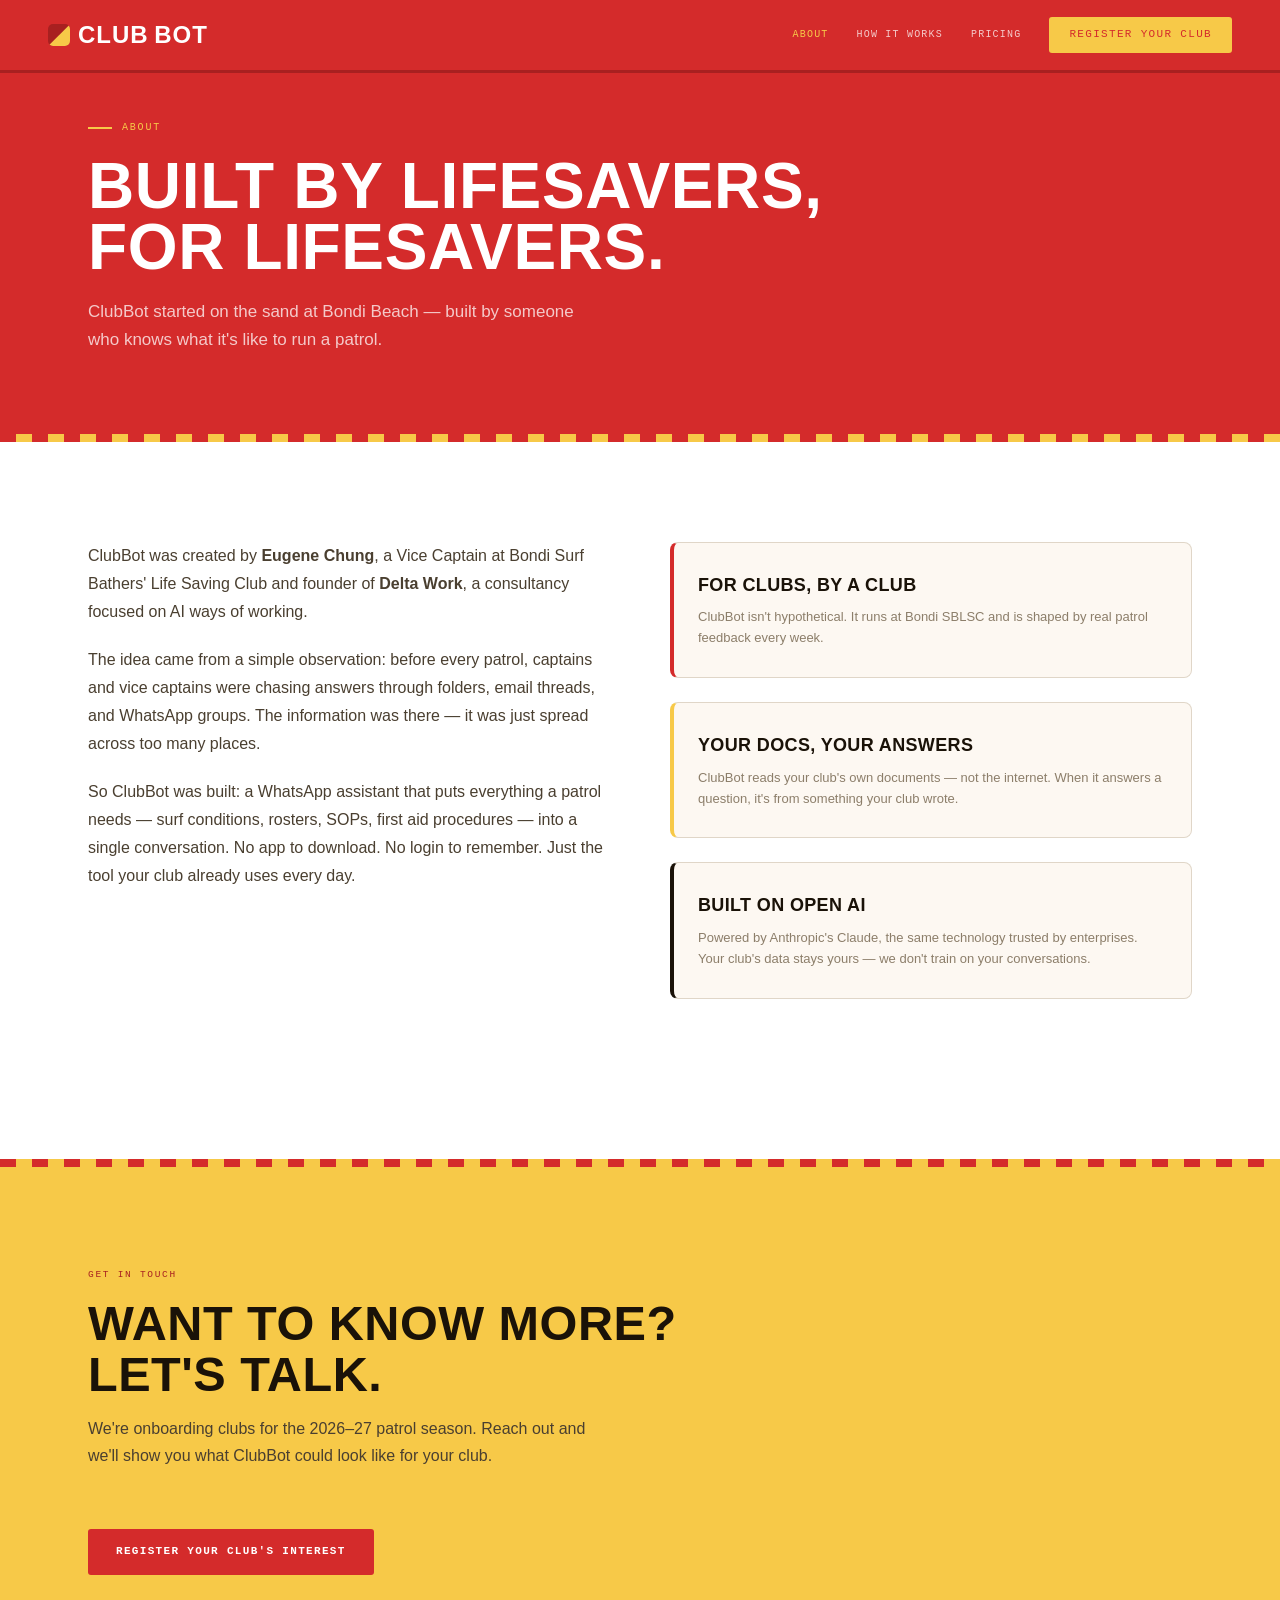
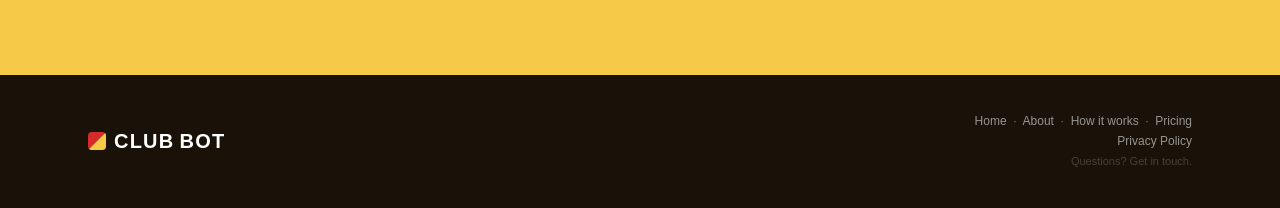
==== about.html @ c099ad93 "feat: add about, how-it-works, pricing pages with shared CSS; consistent nav and footer across all p" ====
<!DOCTYPE html>
<html lang="en">
<head>
<meta charset="UTF-8">
<meta name="viewport" content="width=device-width, initial-scale=1.0">
<title>About — ClubBot</title>
<link rel="icon" href="/favicon.svg" type="image/svg+xml">
<link rel="icon" href="/favicon-32.png" sizes="32x32" type="image/png">
<link rel="icon" href="/favicon-16.png" sizes="16x16" type="image/png">
<link rel="apple-touch-icon" href="/apple-touch-icon.png">
<link rel="manifest" href="/site.webmanifest">
<meta name="theme-color" content="#D42B2B">
<meta property="og:type" content="website">
<meta property="og:url" content="https://clubbot.com.au/about">
<meta property="og:title" content="About ClubBot — a WhatsApp assistant for surf clubs">
<meta property="og:description" content="Built by lifesavers, for lifesavers.">
<meta property="og:image" content="https://clubbot.com.au/og-image.png">
<meta name="twitter:card" content="summary_large_image">
<meta name="twitter:title" content="About ClubBot">
<meta name="twitter:description" content="Built by lifesavers, for lifesavers.">
<meta name="twitter:image" content="https://clubbot.com.au/x-image.png">
<link rel="stylesheet" href="/style.css">
<style>
.nav-link-active { color: var(--yellow) !important; }
</style>
</head>
<body>

<nav>
  <a class="nav-logo" href="/">
    <div class="nav-logo-mark"></div>
    CLUB&thinsp;BOT
  </a>
  <div class="nav-links">
    <a class="nav-link nav-link-active" href="/about">About</a>
    <a class="nav-link" href="/how-it-works">How it works</a>
    <a class="nav-link" href="/pricing">Pricing</a>
    <a class="nav-cta" href="/#interest">Register your club</a>
  </div>
</nav>

<div class="page-header-wrap">
  <div class="page-header">
    <div class="page-header-eyebrow">About</div>
    <h1 class="page-header-title">Built by lifesavers,<br>for lifesavers.</h1>
    <p class="page-header-sub">ClubBot started on the sand at Bondi Beach — built by someone who knows what it's like to run a patrol.</p>
  </div>
</div>

<div class="flag-stripe"></div>

<div class="content-wrap">
  <section>
    <div class="about-grid">
      <div class="about-story">
        <p>ClubBot was created by <strong>Eugene Chung</strong>, a Vice Captain at Bondi Surf Bathers' Life Saving Club and founder of <strong>Delta Work</strong>, a consultancy focused on AI ways of working.</p>
        <p>The idea came from a simple observation: before every patrol, captains and vice captains were chasing answers through folders, email threads, and WhatsApp groups. The information was there — it was just spread across too many places.</p>
        <p>So ClubBot was built: a WhatsApp assistant that puts everything a patrol needs — surf conditions, rosters, SOPs, first aid procedures — into a single conversation. No app to download. No login to remember. Just the tool your club already uses every day.</p>
      </div>
      <div class="about-principles">
        <div class="about-principle">
          <div class="about-principle-title">For clubs, by a club</div>
          <div class="about-principle-body">ClubBot isn't hypothetical. It runs at Bondi SBLSC and is shaped by real patrol feedback every week.</div>
        </div>
        <div class="about-principle">
          <div class="about-principle-title">Your docs, your answers</div>
          <div class="about-principle-body">ClubBot reads your club's own documents — not the internet. When it answers a question, it's from something your club wrote.</div>
        </div>
        <div class="about-principle">
          <div class="about-principle-title">Built on open AI</div>
          <div class="about-principle-body">Powered by Anthropic's Claude, the same technology trusted by enterprises. Your club's data stays yours — we don't train on your conversations.</div>
        </div>
      </div>
    </div>
  </section>
</div>

<div class="flag-stripe"></div>

<div class="cta-wrap">
  <section>
    <div class="section-eyebrow">Get in touch</div>
    <h2 class="section-title">Want to know more?<br>Let's talk.</h2>
    <p class="section-sub">We're onboarding clubs for the 2026–27 patrol season. Reach out and we'll show you what ClubBot could look like for your club.</p>
    <a class="btn-primary" href="/#interest" style="color:var(--white);background:var(--red);">Register your club's interest</a>
  </section>
</div>

<div class="footer-wrap">
  <footer>
    <div class="footer-logo">
      <div class="footer-logo-dot"></div>
      CLUB&thinsp;BOT
    </div>
    <div class="footer-right">
      <a href="/">Home</a> &nbsp;·&nbsp;
      <a href="/about">About</a> &nbsp;·&nbsp;
      <a href="/how-it-works">How it works</a> &nbsp;·&nbsp;
      <a href="/pricing">Pricing</a><br>
      <a href="/privacy">Privacy Policy</a><br>
      <span style="font-size:11px; opacity:0.5;">Questions? Get in touch.</span>
    </div>
  </footer>
</div>

</body>
</html>
---- style.css ----
/* ── Reset ─────────────────────────────────────── */
*, *::before, *::after { box-sizing: border-box; margin: 0; padding: 0; }
html { scroll-behavior: smooth; }

/* ── Tokens ────────────────────────────────────── */
:root {
  --red:         #D42B2B;
  --red-dark:    #A82020;
  --red-deep:    #7a1616;
  --yellow:      #F7C948;
  --yellow-dim:  #d4a82a;
  --white:       #FFFFFF;
  --off-white:   #F8F5F0;
  --sand:        #F0EAE0;
  --sand-dark:   #E0D6C8;
  --ink:         #1A1208;
  --ink-mid:     #4A3F30;
  --ink-light:   #8C7E6A;
  --rule:        #E0D6C8;
  --wa:          #25D366;
  --wa-bubble:   #1f6b42;
  --bot-bubble:  #f0e8d8;
  --bot-text:    #2a1f0e;
  --surface:     #FFFFFF;
  --card:        #FDF8F2;
  --hero-bg:     #C8241E;
  --font-display: 'Barlow Condensed', sans-serif;
  --font-body:    'DM Sans', sans-serif;
  --font-mono:    'DM Mono', monospace;
}

body {
  background: var(--off-white);
  color: var(--ink);
  font-family: var(--font-body);
  font-size: 16px;
  line-height: 1.6;
  -webkit-font-smoothing: antialiased;
}

/* ── NAV ───────────────────────────────────────── */
nav {
  position: fixed;
  top: 0; left: 0; right: 0;
  z-index: 100;
  display: flex;
  align-items: center;
  justify-content: space-between;
  padding: 16px 48px;
  background: var(--red);
  border-bottom: 3px solid var(--red-dark);
}

.nav-logo {
  font-family: var(--font-display);
  font-weight: 800;
  font-size: 24px;
  letter-spacing: 0.04em;
  text-transform: uppercase;
  color: var(--white);
  text-decoration: none;
  display: flex;
  align-items: center;
  gap: 8px;
}

.nav-logo-mark {
  width: 22px;
  height: 22px;
  border-radius: 5px;
  background: var(--red-dark);
  overflow: hidden;
  position: relative;
  flex-shrink: 0;
}

.nav-logo-mark::after {
  content: '';
  position: absolute;
  inset: 0;
  background: var(--yellow);
  clip-path: polygon(100% 0, 100% 100%, 0 100%);
}

.nav-links {
  display: flex;
  align-items: center;
  gap: 28px;
}

.nav-link {
  font-family: var(--font-mono);
  font-size: 10px;
  letter-spacing: 0.12em;
  text-transform: uppercase;
  color: rgba(255,255,255,0.75);
  text-decoration: none;
  transition: color 0.2s;
}

.nav-link:hover { color: var(--yellow); }

.nav-cta {
  font-family: var(--font-mono);
  font-size: 11px;
  letter-spacing: 0.12em;
  text-transform: uppercase;
  color: var(--red);
  background: var(--yellow);
  padding: 9px 20px;
  border-radius: 3px;
  text-decoration: none;
  cursor: pointer;
  font-weight: 500;
  transition: background 0.2s;
}
.nav-cta:hover { background: var(--yellow-dim); }

/* ── PAGE HEADER (for sub-pages) ───────────────── */
.page-header-wrap {
  background: var(--red);
  position: relative;
  overflow: hidden;
}

.page-header {
  padding: 120px 48px 80px;
  max-width: 1200px;
  margin: 0 auto;
  position: relative;
  z-index: 1;
}

.page-header-eyebrow {
  font-family: var(--font-mono);
  font-size: 10px;
  letter-spacing: 0.18em;
  text-transform: uppercase;
  color: var(--yellow);
  margin-bottom: 20px;
  display: flex;
  align-items: center;
  gap: 10px;
}

.page-header-eyebrow::before {
  content: '';
  display: inline-block;
  width: 24px;
  height: 2px;
  background: var(--yellow);
}

.page-header-title {
  font-family: var(--font-display);
  font-weight: 900;
  font-size: clamp(40px, 5vw, 64px);
  line-height: 0.95;
  letter-spacing: 0.01em;
  text-transform: uppercase;
  color: var(--white);
  margin-bottom: 20px;
}

.page-header-sub {
  font-size: 17px;
  line-height: 1.65;
  color: rgba(255,255,255,0.75);
  font-weight: 300;
  max-width: 520px;
}

.page-header-sub strong {
  color: var(--white);
  font-weight: 500;
}

/* ── SECTION COMMONS ───────────────────────────── */
section {
  padding: 100px 48px;
  max-width: 1200px;
  margin: 0 auto;
}

.section-eyebrow {
  font-family: var(--font-mono);
  font-size: 9.5px;
  letter-spacing: 0.18em;
  text-transform: uppercase;
  color: var(--red);
  margin-bottom: 16px;
}

.section-title {
  font-family: var(--font-display);
  font-weight: 800;
  font-size: clamp(32px, 3.8vw, 50px);
  line-height: 1.05;
  letter-spacing: 0.01em;
  text-transform: uppercase;
  color: var(--ink);
  margin-bottom: 16px;
}

.section-title em {
  font-style: normal;
  color: var(--red);
}

.section-sub {
  font-size: 16px;
  line-height: 1.65;
  color: var(--ink-light);
  font-weight: 300;
  max-width: 520px;
  margin-bottom: 60px;
}

/* ── FLAG STRIPE DIVIDER ───────────────────────── */
.flag-stripe {
  height: 8px;
  background: repeating-linear-gradient(
    90deg,
    var(--red) 0px,
    var(--red) 50%,
    var(--yellow) 50%,
    var(--yellow) 100%
  );
  background-size: 32px 8px;
}

/* ── CONTENT PAGES ─────────────────────────────── */
.content-wrap { background: var(--white); }

.content-body {
  font-size: 16px;
  line-height: 1.75;
  color: var(--ink-mid);
  font-weight: 300;
  max-width: 720px;
}

.content-body p { margin-bottom: 20px; }

.content-body h3 {
  font-family: var(--font-display);
  font-weight: 700;
  font-size: 24px;
  text-transform: uppercase;
  letter-spacing: 0.02em;
  color: var(--ink);
  margin: 48px 0 16px;
}

.content-body ul {
  margin: 0 0 20px 24px;
  list-style: none;
}

.content-body ul li {
  padding-left: 20px;
  position: relative;
  margin-bottom: 10px;
}

.content-body ul li::before {
  content: '';
  position: absolute;
  left: 0;
  top: 10px;
  width: 8px;
  height: 2px;
  background: var(--red);
}

/* ── PRICING PAGE ──────────────────────────────── */
.pricing-comparison {
  display: grid;
  grid-template-columns: 1fr 1fr;
  gap: 24px;
  margin-top: 60px;
}

.pricing-tier {
  background: var(--card);
  border: 1px solid var(--rule);
  border-radius: 8px;
  padding: 40px 36px;
  position: relative;
  overflow: hidden;
}

.pricing-tier::before {
  content: '';
  position: absolute;
  top: 0; left: 0; right: 0;
  height: 6px;
  background: var(--red);
}

.pricing-tier:last-child::before { background: var(--yellow); }

.pricing-tier-name {
  font-family: var(--font-display);
  font-weight: 800;
  font-size: 28px;
  text-transform: uppercase;
  letter-spacing: 0.02em;
  color: var(--ink);
  margin-bottom: 4px;
}

.pricing-tier-desc {
  font-size: 13px;
  color: var(--ink-light);
  font-weight: 300;
  margin-bottom: 24px;
}

.pricing-tier-amount {
  font-family: var(--font-display);
  font-weight: 900;
  font-size: 48px;
  color: var(--red);
  letter-spacing: -0.02em;
  margin-bottom: 4px;
}

.pricing-tier:last-child .pricing-tier-amount { color: var(--ink); }

.pricing-tier-period {
  font-size: 13px;
  color: var(--ink-light);
  margin-bottom: 28px;
}

.pricing-tier-features {
  list-style: none;
  display: flex;
  flex-direction: column;
  gap: 10px;
  margin-bottom: 32px;
}

.pricing-tier-features li {
  font-size: 13px;
  color: var(--ink-mid);
  display: flex;
  gap: 10px;
  align-items: baseline;
}

.pricing-tier-features li::before {
  content: '✓';
  color: var(--red);
  font-weight: 700;
  flex-shrink: 0;
}

.pricing-tier-cta {
  font-family: var(--font-mono);
  font-size: 11px;
  letter-spacing: 0.12em;
  text-transform: uppercase;
  color: var(--white);
  background: var(--red);
  padding: 12px 24px;
  border-radius: 3px;
  text-decoration: none;
  display: inline-block;
  font-weight: 600;
  transition: background 0.2s;
}

.pricing-tier-cta:hover { background: var(--red-dark); }

.pricing-tier:last-child .pricing-tier-cta {
  background: var(--ink);
}

.pricing-tier:last-child .pricing-tier-cta:hover { background: var(--ink-mid); }

.pricing-footnote {
  margin-top: 40px;
  font-size: 13px;
  color: var(--ink-light);
  font-style: italic;
  line-height: 1.6;
}

/* ── ABOUT PAGE ─────────────────────────────────── */
.about-grid {
  display: grid;
  grid-template-columns: 1fr 1fr;
  gap: 60px;
  align-items: start;
  margin-bottom: 60px;
}

.about-story p {
  font-size: 16px;
  line-height: 1.75;
  color: var(--ink-mid);
  font-weight: 300;
  margin-bottom: 20px;
}

.about-principles {
  display: flex;
  flex-direction: column;
  gap: 24px;
}

.about-principle {
  background: var(--card);
  border: 1px solid var(--rule);
  border-radius: 8px;
  padding: 28px 24px;
  border-left: 4px solid var(--red);
}

.about-principle:nth-child(2) { border-left-color: var(--yellow); }
.about-principle:nth-child(3) { border-left-color: var(--ink); }

.about-principle-title {
  font-family: var(--font-display);
  font-weight: 700;
  font-size: 18px;
  text-transform: uppercase;
  letter-spacing: 0.02em;
  color: var(--ink);
  margin-bottom: 8px;
}

.about-principle-body {
  font-size: 13px;
  color: var(--ink-light);
  line-height: 1.6;
  font-weight: 300;
}

/* ── HOW IT WORKS PAGE ─────────────────────────── */
.how-deep {
  display: flex;
  flex-direction: column;
  gap: 16px;
  margin-bottom: 60px;
}

.how-step-card {
  display: grid;
  grid-template-columns: 64px 1fr;
  gap: 24px;
  background: var(--card);
  border: 1px solid var(--rule);
  border-radius: 8px;
  padding: 32px 28px;
  align-items: start;
}

.how-step-num {
  font-family: var(--font-display);
  font-weight: 900;
  font-size: 48px;
  color: var(--sand-dark);
  line-height: 1;
  letter-spacing: -0.02em;
}

.how-step-title {
  font-family: var(--font-display);
  font-weight: 700;
  font-size: 20px;
  text-transform: uppercase;
  letter-spacing: 0.02em;
  color: var(--ink);
  margin-bottom: 8px;
}

.how-step-body {
  font-size: 14px;
  color: var(--ink-light);
  line-height: 1.6;
  font-weight: 300;
}

.how-tech-note {
  background: var(--off-white);
  border-left: 4px solid var(--red);
  padding: 24px;
  border-radius: 0 8px 8px 0;
  font-size: 14px;
  color: var(--ink-mid);
  font-weight: 300;
  line-height: 1.6;
}

.how-tech-note strong {
  color: var(--ink);
  font-weight: 500;
}

/* ── HERO (homepage only) ──────────────────────── */
.hero-wrap {
  background: var(--red);
  position: relative;
  overflow: hidden;
}

.hero-wrap::after {
  content: '';
  position: absolute;
  bottom: -2px; left: 0; right: 0;
  height: 60px;
  background: var(--off-white);
  clip-path: ellipse(55% 100% at 50% 100%);
}

.hero {
  min-height: 100vh;
  display: grid;
  grid-template-columns: 1fr 1fr;
  gap: 0;
  align-items: center;
  padding: 120px 48px 100px;
  max-width: 1200px;
  margin: 0 auto;
  position: relative;
  z-index: 1;
}

.hero-wrap::before {
  content: '';
  position: absolute;
  inset: 0;
  background: repeating-linear-gradient(
    -55deg,
    transparent,
    transparent 40px,
    rgba(0,0,0,0.04) 40px,
    rgba(0,0,0,0.04) 41px
  );
  pointer-events: none;
}

.hero-left { padding-right: 60px; }

.hero-eyebrow {
  font-family: var(--font-mono);
  font-size: 10px;
  letter-spacing: 0.18em;
  text-transform: uppercase;
  color: var(--yellow);
  margin-bottom: 20px;
  display: flex;
  align-items: center;
  gap: 10px;
}

.hero-eyebrow::before {
  content: '';
  display: inline-block;
  width: 24px;
  height: 2px;
  background: var(--yellow);
}

.hero-headline {
  font-family: var(--font-display);
  font-weight: 900;
  font-size: clamp(48px, 5.8vw, 76px);
  line-height: 0.95;
  letter-spacing: 0.01em;
  text-transform: uppercase;
  color: var(--white);
  margin-bottom: 28px;
}

.hero-headline em {
  font-style: normal;
  color: var(--yellow);
  display: block;
}

.hero-sub {
  font-size: 17px;
  line-height: 1.65;
  color: rgba(255,255,255,0.75);
  font-weight: 300;
  max-width: 420px;
  margin-bottom: 40px;
}

.hero-sub strong { color: var(--white); font-weight: 500; }

.hero-actions {
  display: flex;
  align-items: center;
  gap: 20px;
  flex-wrap: wrap;
}

.btn-primary {
  font-family: var(--font-mono);
  font-size: 11px;
  letter-spacing: 0.12em;
  text-transform: uppercase;
  color: var(--red);
  background: var(--yellow);
  padding: 14px 28px;
  border-radius: 3px;
  cursor: pointer;
  border: none;
  font-weight: 600;
  transition: background 0.2s;
  text-decoration: none;
  display: inline-block;
}
.btn-primary:hover { background: var(--yellow-dim); }

.btn-secondary {
  font-family: var(--font-mono);
  font-size: 11px;
  letter-spacing: 0.12em;
  text-transform: uppercase;
  color: var(--white);
  background: transparent;
  padding: 14px 28px;
  border-radius: 3px;
  cursor: pointer;
  border: 1.5px solid rgba(255,255,255,0.35);
  transition: border-color 0.2s, color 0.2s;
  text-decoration: none;
  display: inline-block;
}
.btn-secondary:hover { border-color: var(--white); }

.hero-proof {
  font-size: 12px;
  color: rgba(255,255,255,0.55);
  font-style: italic;
  margin-top: 20px;
}

.hero-proof strong { color: var(--yellow); font-style: normal; font-weight: 500; }

/* ── CHAT DEMO (homepage) ──────────────────────── */
.chat-demo {
  background: var(--white);
  border-radius: 20px;
  overflow: hidden;
  box-shadow: 0 40px 80px rgba(100,0,0,0.35), 0 4px 16px rgba(0,0,0,0.15);
  max-width: 340px;
  margin-left: auto;
}

.chat-header {
  background: var(--red);
  padding: 14px 18px;
  display: flex;
  align-items: center;
  gap: 12px;
}

.chat-avatar {
  width: 38px;
  height: 38px;
  border-radius: 50%;
  background: var(--yellow);
  display: flex;
  align-items: center;
  justify-content: center;
  font-size: 18px;
  flex-shrink: 0;
  position: relative;
}

.chat-avatar-wa {
  position: absolute;
  bottom: -2px;
  right: -2px;
  width: 16px;
  height: 16px;
  background: var(--wa);
  border-radius: 50%;
  border: 2px solid var(--red);
  display: flex;
  align-items: center;
  justify-content: center;
}

.chat-info-name { font-size: 13px; font-weight: 600; color: var(--white); }
.chat-info-status { font-size: 11px; color: rgba(255,255,255,0.65); }

.chat-messages {
  padding: 16px 14px;
  min-height: 300px;
  background: #ECE5DD;
  display: flex;
  flex-direction: column;
  gap: 10px;
}

.msg {
  max-width: 82%;
  padding: 9px 13px;
  border-radius: 10px;
  font-size: 13px;
  line-height: 1.45;
  opacity: 0;
  transform: translateY(6px);
  transition: opacity 0.35s ease, transform 0.35s ease;
}

.msg.visible { opacity: 1; transform: translateY(0); }

.msg-user {
  background: var(--wa-bubble);
  color: #e8f5e9;
  align-self: flex-end;
  border-bottom-right-radius: 3px;
}

.msg-bot {
  background: var(--white);
  color: var(--bot-text);
  align-self: flex-start;
  border-bottom-left-radius: 3px;
  box-shadow: 0 1px 2px rgba(0,0,0,0.1);
}

.msg-bot strong { color: var(--red); font-weight: 600; }

.msg-bot .conditions-row {
  display: flex;
  gap: 6px;
  flex-wrap: wrap;
  margin-top: 7px;
}

.cond-pill {
  background: transparent;
  color: var(--ink);
  font-family: var(--font-mono);
  font-size: 10px;
  padding: 3px 9px;
  border-radius: 20px;
  white-space: nowrap;
  border: 1.5px solid var(--yellow);
}

.typing-indicator {
  background: var(--white);
  align-self: flex-start;
  padding: 10px 14px;
  border-radius: 10px;
  border-bottom-left-radius: 3px;
  opacity: 0;
  transition: opacity 0.3s ease;
  display: flex;
  gap: 4px;
  align-items: center;
  box-shadow: 0 1px 2px rgba(0,0,0,0.1);
}

.typing-indicator.visible { opacity: 1; }

.dot {
  width: 6px;
  height: 6px;
  background: var(--ink-light);
  border-radius: 50%;
  animation: bounce 1.2s infinite ease-in-out;
}
.dot:nth-child(2) { animation-delay: 0.2s; }
.dot:nth-child(3) { animation-delay: 0.4s; }

@keyframes bounce {
  0%, 80%, 100% { transform: translateY(0); }
  40% { transform: translateY(-5px); }
}

.chat-input-bar {
  padding: 12px 14px;
  background: var(--white);
  border-top: 1px solid var(--rule);
  display: flex;
  align-items: center;
  gap: 10px;
}

.chat-input-fake {
  flex: 1;
  background: var(--off-white);
  border-radius: 20px;
  padding: 8px 14px;
  font-size: 12px;
  color: var(--ink-light);
  cursor: default;
}

.chat-send {
  width: 32px;
  height: 32px;
  background: var(--wa);
  border-radius: 50%;
  display: flex;
  align-items: center;
  justify-content: center;
  color: white;
  font-size: 13px;
}

/* ── HOW IT WORKS (homepage) ───────────────────── */
.how-wrap { background: var(--white); }

.steps {
  display: grid;
  grid-template-columns: repeat(3, 1fr);
  gap: 2px;
}

.step {
  background: var(--card);
  padding: 40px 36px;
  position: relative;
  border: 1px solid var(--rule);
}

.step:first-child { border-radius: 8px 0 0 8px; }
.step:last-child { border-radius: 0 8px 8px 0; }

.step-num {
  font-family: var(--font-display);
  font-weight: 900;
  font-size: 72px;
  color: var(--sand-dark);
  line-height: 1;
  margin-bottom: 20px;
  letter-spacing: -0.02em;
}

.step-title {
  font-size: 15px;
  font-weight: 600;
  color: var(--ink);
  margin-bottom: 10px;
  text-transform: uppercase;
  letter-spacing: 0.04em;
  font-family: var(--font-display);
  font-size: 18px;
}

.step-body {
  font-size: 14px;
  color: var(--ink-light);
  line-height: 1.6;
  font-weight: 300;
}

/* ── WHAT IT HANDLES (homepage) ────────────────── */
.handles-wrap { background: var(--off-white); }

.handles-grid {
  display: grid;
  grid-template-columns: repeat(3, 1fr);
  gap: 16px;
}

.handle-card {
  background: var(--white);
  border: 1px solid var(--rule);
  border-radius: 8px;
  padding: 32px 28px;
  transition: box-shadow 0.2s, transform 0.2s;
  border-top: 4px solid var(--red);
}

.handle-card:nth-child(2) { border-top-color: var(--yellow); }
.handle-card:nth-child(3) { border-top-color: var(--red); }

.handle-card:hover {
  box-shadow: 0 8px 32px rgba(212,43,43,0.1);
  transform: translateY(-2px);
}

.handle-icon { font-size: 28px; margin-bottom: 16px; display: block; }

.handle-title {
  font-family: var(--font-display);
  font-size: 20px;
  font-weight: 700;
  text-transform: uppercase;
  letter-spacing: 0.02em;
  color: var(--ink);
  margin-bottom: 10px;
}

.handle-body {
  font-size: 13px;
  color: var(--ink-light);
  line-height: 1.6;
  font-weight: 300;
}

.handles-coming-soon-heading {
  font-family: var(--font-mono);
  font-size: 9.5px;
  letter-spacing: 0.18em;
  text-transform: uppercase;
  color: var(--ink-light);
  margin: 52px 0 32px;
  display: flex;
  align-items: center;
  gap: 16px;
}

.handles-coming-soon-heading::before,
.handles-coming-soon-heading::after {
  content: '';
  flex: 1;
  height: 1px;
  background: var(--rule);
}

.handle-examples {
  margin-top: 14px;
  display: flex;
  flex-direction: column;
  gap: 6px;
}

.handle-example {
  font-family: var(--font-mono);
  font-size: 10px;
  color: var(--red-dark);
  background: #FFF0F0;
  padding: 4px 10px;
  border-radius: 3px;
  border-left: 2px solid var(--red);
}

/* ── PRICING (homepage) ────────────────────────── */
.pricing-wrap { background: var(--red); }
.pricing-wrap .section-eyebrow { color: var(--yellow); }
.pricing-wrap .section-title { color: var(--white); }
.pricing-wrap .section-sub { color: rgba(255,255,255,0.65); }

.pricing-card {
  background: var(--white);
  border-radius: 8px;
  padding: 52px;
  max-width: 680px;
  position: relative;
  overflow: hidden;
  box-shadow: 0 24px 60px rgba(0,0,0,0.2);
}

.pricing-card::before {
  content: '';
  position: absolute;
  top: 0; left: 0; right: 0;
  height: 6px;
  background: var(--yellow);
}

.pricing-club-label {
  font-family: var(--font-mono);
  font-size: 9px;
  letter-spacing: 0.14em;
  text-transform: uppercase;
  color: var(--ink-light);
  margin-bottom: 28px;
}

.pricing-rows {
  display: flex;
  flex-direction: column;
  margin-bottom: 36px;
}

.pricing-row {
  display: flex;
  justify-content: space-between;
  align-items: center;
  padding: 18px 0;
  border-bottom: 1px solid var(--rule);
}

.pricing-row:first-child { padding-top: 0; }
.pricing-row:last-child { border-bottom: none; padding-bottom: 0; }

.pricing-label {
  font-size: 14px;
  color: var(--ink);
  font-weight: 500;
}

.pricing-note {
  font-size: 12px;
  color: var(--ink-light);
  font-style: italic;
  line-height: 1.4;
  margin-top: 3px;
}

.pricing-value {
  font-family: var(--font-display);
  font-weight: 800;
  font-size: 32px;
  color: var(--red);
  letter-spacing: -0.01em;
  text-align: right;
  white-space: nowrap;
}

.pricing-value span {
  font-family: var(--font-body);
  font-size: 13px;
  font-weight: 400;
  color: var(--ink-light);
}

.pricing-includes {
  display: flex;
  flex-direction: column;
  gap: 9px;
}

.pricing-include {
  font-size: 13px;
  color: var(--ink-mid);
  display: flex;
  gap: 10px;
  align-items: baseline;
}

.pricing-include::before {
  content: '✓';
  color: var(--red);
  font-weight: 700;
  flex-shrink: 0;
  font-size: 12px;
}

/* ── PROOF (homepage) ──────────────────────────── */
.proof-wrap { background: var(--white); }

.proof-card {
  background: var(--card);
  border-radius: 8px;
  padding: 52px;
  display: grid;
  grid-template-columns: 1fr 1fr;
  gap: 60px;
  align-items: center;
  border: 1px solid var(--rule);
  border-left: 6px solid var(--red);
}

.proof-quote {
  font-size: 20px;
  line-height: 1.55;
  color: var(--ink);
  font-weight: 300;
  font-style: italic;
}

.proof-source {
  margin-top: 20px;
  font-style: normal;
  font-size: 13px;
  color: var(--ink-light);
}

.proof-source strong {
  color: var(--ink);
  font-weight: 600;
  font-family: var(--font-display);
  font-size: 16px;
  text-transform: uppercase;
  letter-spacing: 0.03em;
  display: block;
  margin-bottom: 2px;
}

.proof-stats {
  display: flex;
  flex-direction: column;
  gap: 28px;
}

.proof-stat-num {
  font-family: var(--font-display);
  font-weight: 900;
  font-size: 56px;
  color: var(--red);
  letter-spacing: -0.02em;
  line-height: 1;
  margin-bottom: 4px;
}

.proof-stat-label {
  font-size: 13px;
  color: var(--ink-light);
  font-weight: 300;
}

/* ── CTA ───────────────────────────────────────── */
.cta-wrap { background: var(--yellow); }
.cta-wrap .section-eyebrow { color: var(--red-dark); }
.cta-wrap .section-title { color: var(--ink); }
.cta-wrap .section-sub { color: var(--ink-mid); }

.interest-form {
  display: flex;
  gap: 12px;
  max-width: 520px;
  margin: 0 0 16px;
  flex-wrap: wrap;
}

.interest-input {
  flex: 1;
  min-width: 200px;
  background: var(--white);
  border: 2px solid transparent;
  border-radius: 4px;
  padding: 14px 18px;
  font-family: var(--font-body);
  font-size: 14px;
  color: var(--ink);
  outline: none;
  transition: border-color 0.2s;
}

.interest-input:focus { border-color: var(--red); }
.interest-input::placeholder { color: var(--ink-light); }

.btn-cta {
  font-family: var(--font-mono);
  font-size: 11px;
  letter-spacing: 0.12em;
  text-transform: uppercase;
  color: var(--white);
  background: var(--red);
  padding: 14px 28px;
  border-radius: 4px;
  cursor: pointer;
  border: none;
  font-weight: 600;
  transition: background 0.2s;
}
.btn-cta:hover { background: var(--red-dark); }

.interest-note {
  font-size: 12px;
  color: var(--ink-mid);
  font-style: italic;
}

/* ── FOOTER ────────────────────────────────────── */
.footer-wrap { background: var(--ink); }

footer {
  padding: 36px 48px;
  max-width: 1200px;
  margin: 0 auto;
  display: flex;
  justify-content: space-between;
  align-items: center;
  gap: 20px;
  flex-wrap: wrap;
}

.footer-logo {
  font-family: var(--font-display);
  font-weight: 800;
  font-size: 20px;
  text-transform: uppercase;
  letter-spacing: 0.06em;
  color: var(--white);
  display: flex;
  align-items: center;
  gap: 8px;
}

.footer-logo-dot {
  width: 18px;
  height: 18px;
  border-radius: 4px;
  background: var(--red);
  overflow: hidden;
  position: relative;
  flex-shrink: 0;
}

.footer-logo-dot::after {
  content: '';
  position: absolute;
  inset: 0;
  background: var(--yellow);
  clip-path: polygon(100% 0, 100% 100%, 0 100%);
}

.footer-right {
  font-size: 12px;
  color: rgba(255,255,255,0.4);
  text-align: right;
  line-height: 1.7;
}

.footer-right a { color: rgba(255,255,255,0.55); text-decoration: none; }
.footer-right a:hover { color: var(--yellow); }

/* ── RESPONSIVE ────────────────────────────────── */
@media (max-width: 900px) {
  nav { padding: 14px 20px; }

  .nav-links { gap: 16px; }

  .hero {
    grid-template-columns: 1fr;
    padding: 100px 20px 80px;
    gap: 48px;
  }

  .hero-left { padding-right: 0; }
  .chat-demo { margin: 0 auto; }

  section { padding: 72px 20px; }

  .page-header { padding: 100px 20px 60px; }

  .steps { grid-template-columns: 1fr; gap: 2px; }
  .step:first-child { border-radius: 8px 8px 0 0; }
  .step:last-child { border-radius: 0 0 8px 8px; }

  .handles-grid { grid-template-columns: 1fr; }

  .proof-card {
    grid-template-columns: 1fr;
    padding: 32px 24px;
    gap: 36px;
  }

  .pricing-card { padding: 32px 24px; }

  .about-grid { grid-template-columns: 1fr; gap: 36px; }
  .pricing-comparison { grid-template-columns: 1fr; }
  .how-step-card { grid-template-columns: 1fr; gap: 12px; }
  .how-step-num { font-size: 36px; }

  footer { padding: 24px 20px; flex-direction: column; align-items: flex-start; }
  .footer-right { text-align: left; }
}

@media (prefers-reduced-motion: reduce) {
  .msg, .typing-indicator { transition: none; }
  .dot { animation: none; }
}
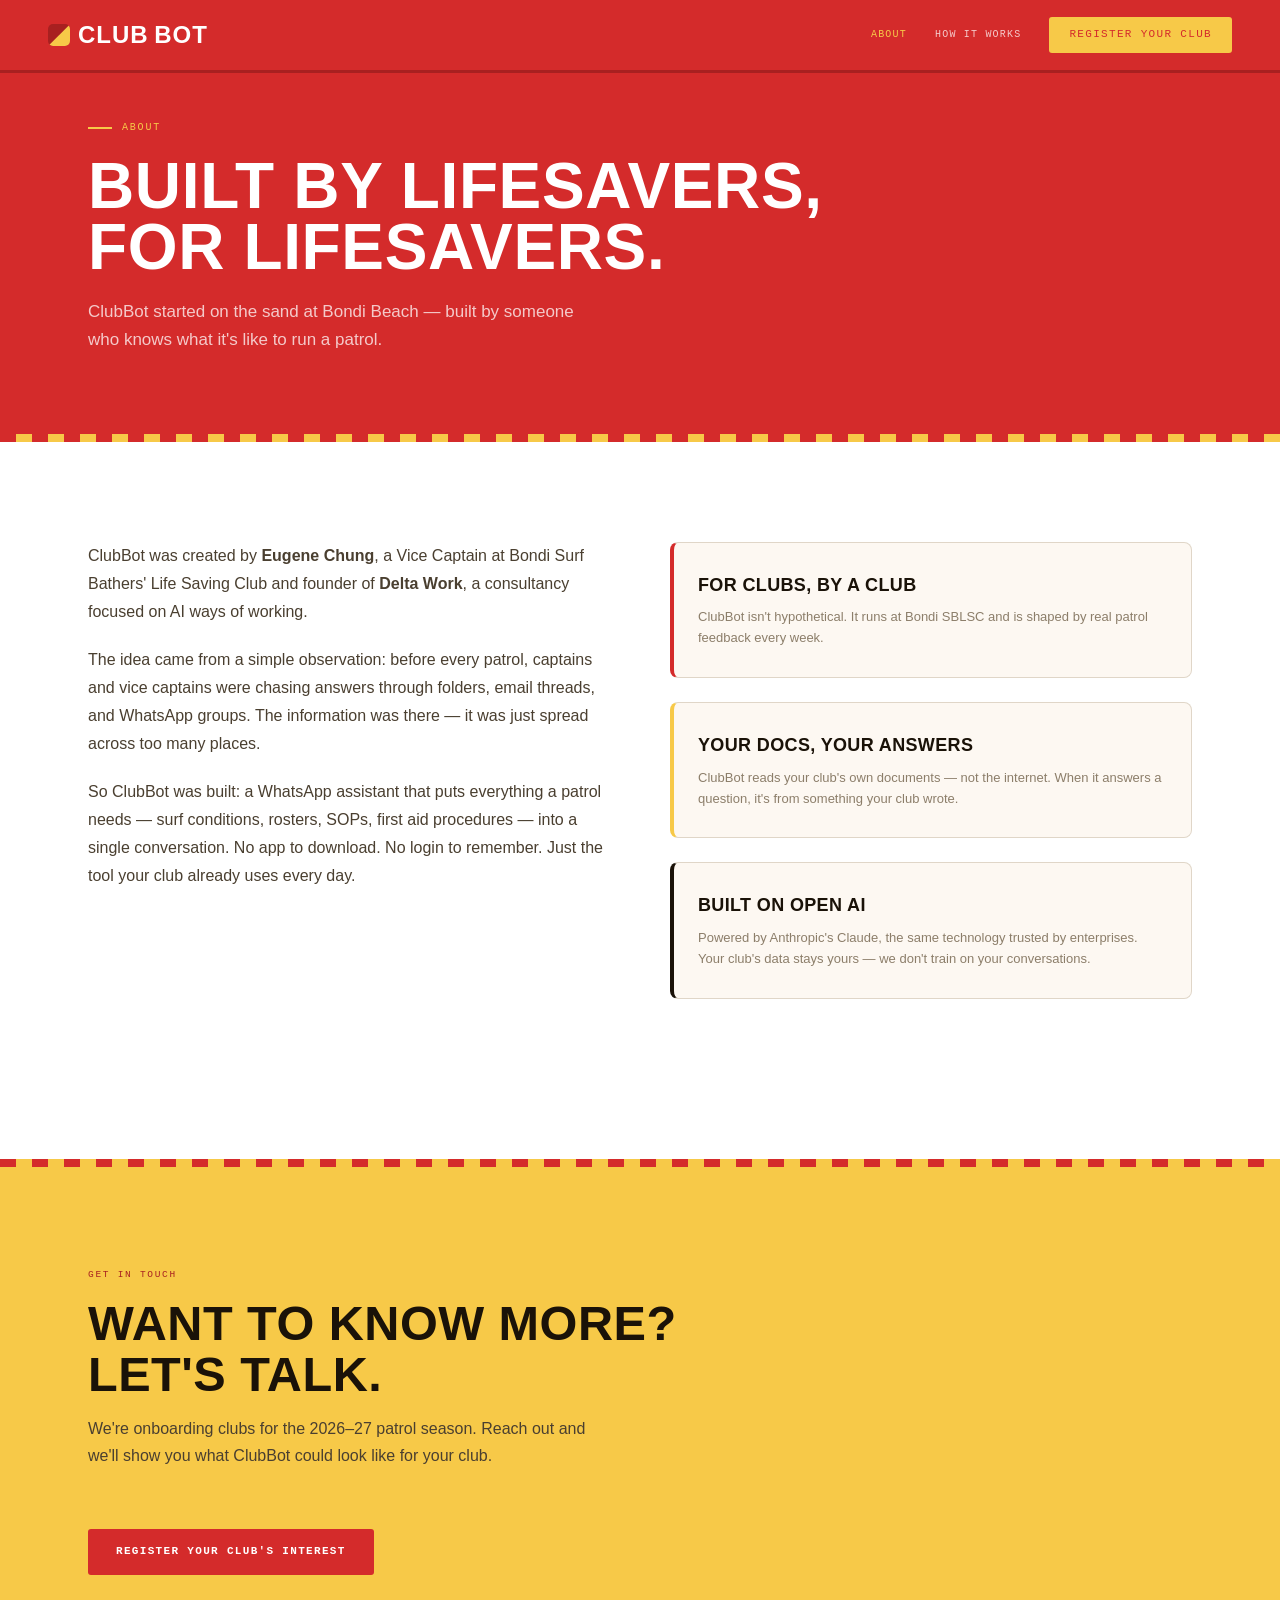
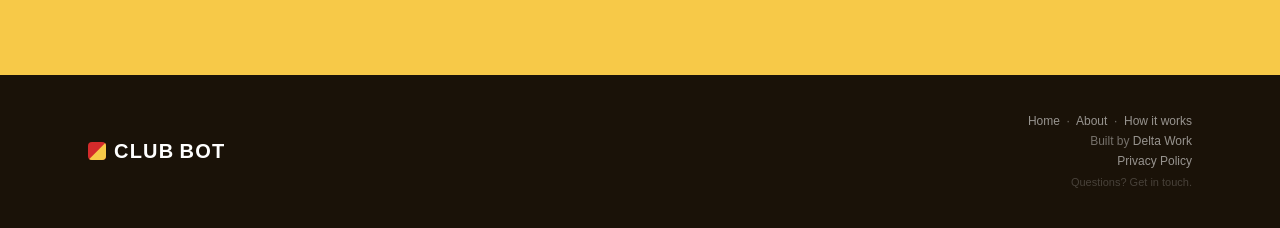
==== commit 34067df5: "chore: hide pricing page, redirect /pricing to home" ====
--- a/about.html
+++ b/about.html
@@ -34,7 +34,6 @@
   <div class="nav-links">
     <a class="nav-link nav-link-active" href="/about">About</a>
     <a class="nav-link" href="/how-it-works">How it works</a>
-    <a class="nav-link" href="/pricing">Pricing</a>
     <a class="nav-cta" href="/#interest">Register your club</a>
   </div>
 </nav>
@@ -95,8 +94,8 @@
     <div class="footer-right">
       <a href="/">Home</a> &nbsp;·&nbsp;
       <a href="/about">About</a> &nbsp;·&nbsp;
-      <a href="/how-it-works">How it works</a> &nbsp;·&nbsp;
-      <a href="/pricing">Pricing</a><br>
+      <a href="/how-it-works">How it works</a><br>
+      Built by <a href="https://deltawork.ai">Delta Work</a><br>
       <a href="/privacy">Privacy Policy</a><br>
       <span style="font-size:11px; opacity:0.5;">Questions? Get in touch.</span>
     </div>
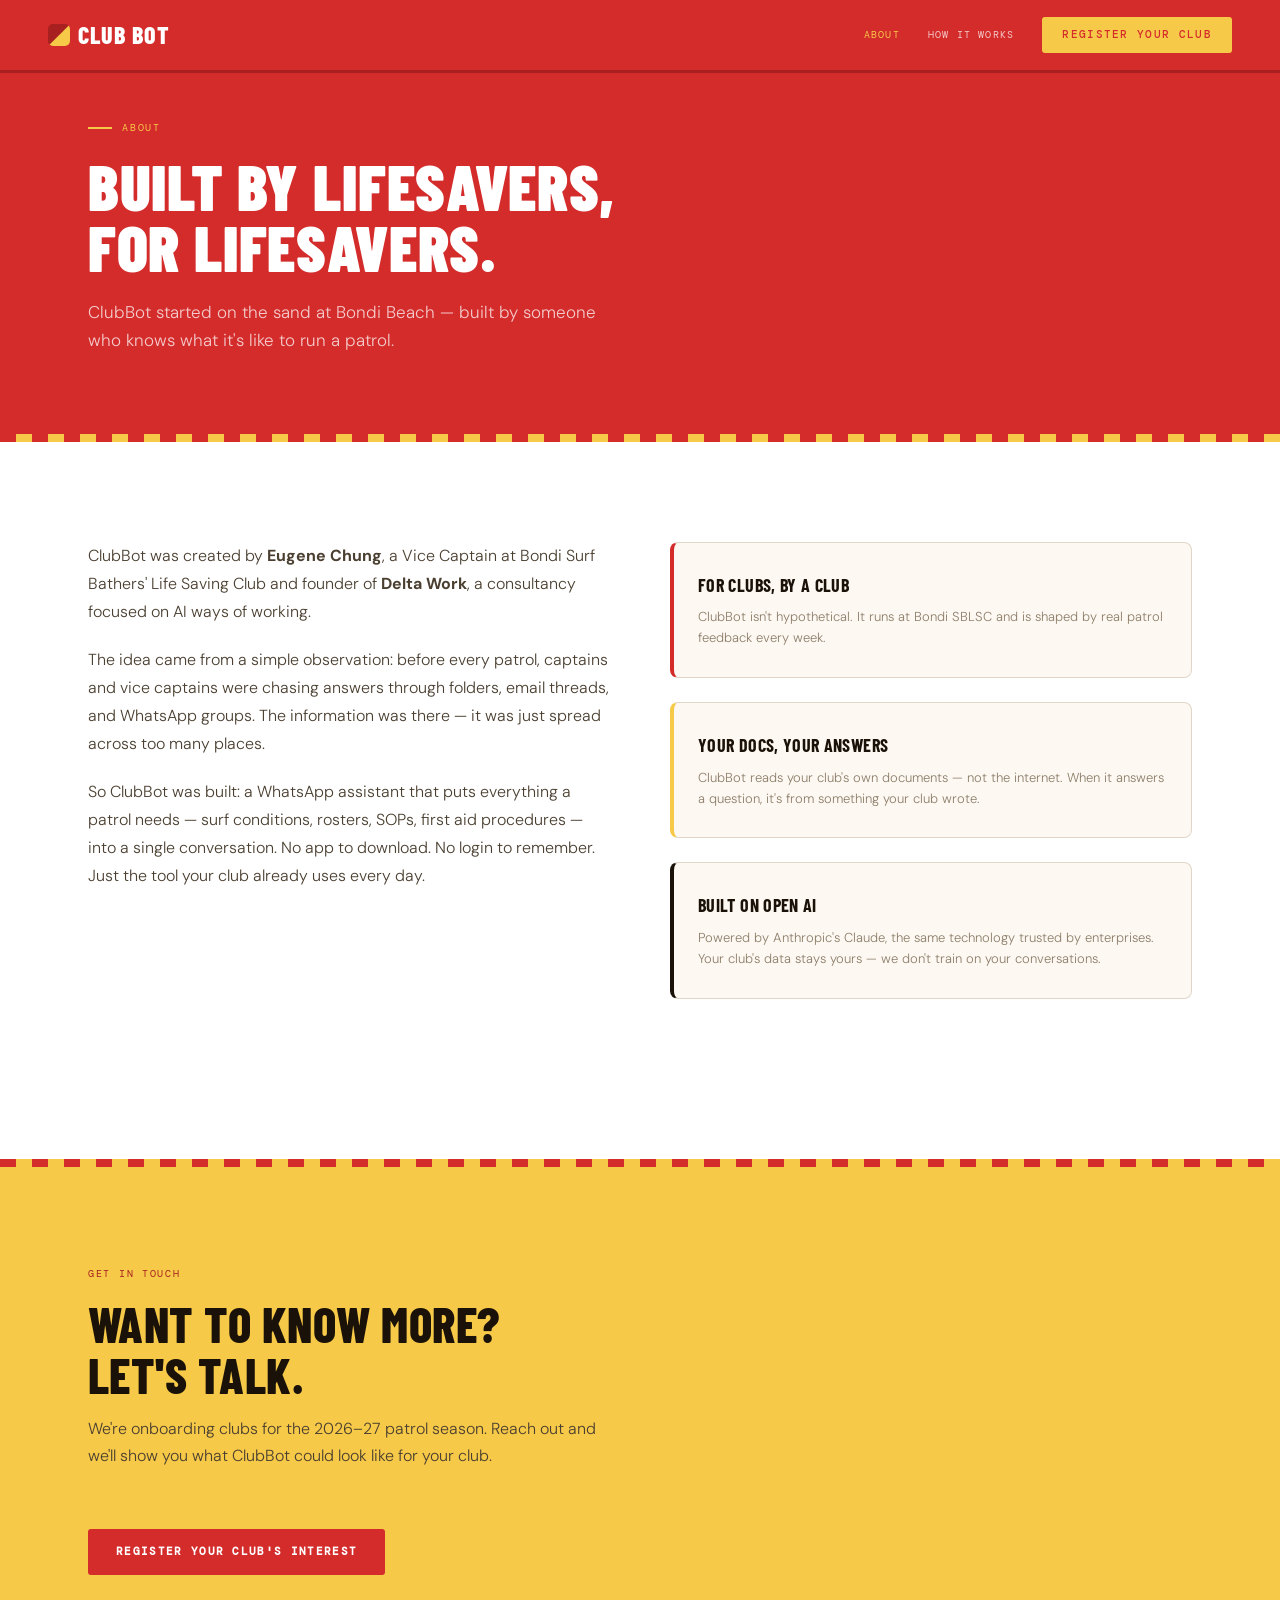
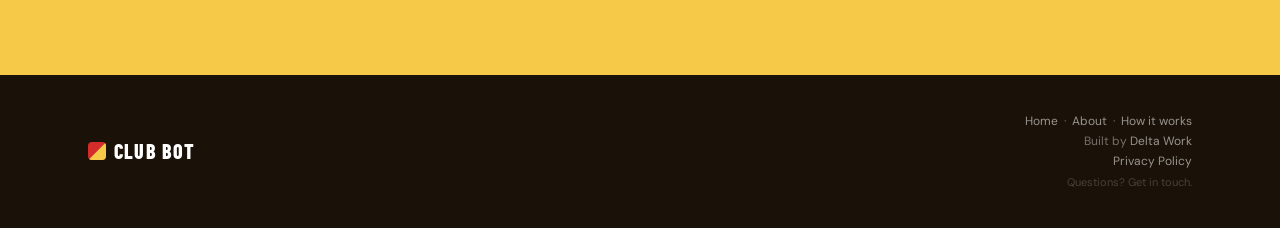
==== commit 5dab1262: "fix: add missing Google Fonts link to sub-pages (logo was falling back to sans-serif)" ====
--- a/about.html
+++ b/about.html
@@ -19,6 +19,9 @@
 <meta name="twitter:title" content="About ClubBot">
 <meta name="twitter:description" content="Built by lifesavers, for lifesavers.">
 <meta name="twitter:image" content="https://clubbot.com.au/x-image.png">
+<link rel="preconnect" href="https://fonts.googleapis.com">
+<link rel="preconnect" href="https://fonts.gstatic.com" crossorigin>
+<link href="https://fonts.googleapis.com/css2?family=Barlow+Condensed:wght@600;700;800;900&family=DM+Sans:ital,wght@0,300;0,400;0,500;0,600;1,300&family=DM+Mono:wght@400;500&display=swap" rel="stylesheet">
 <link rel="stylesheet" href="/style.css">
 <style>
 .nav-link-active { color: var(--yellow) !important; }
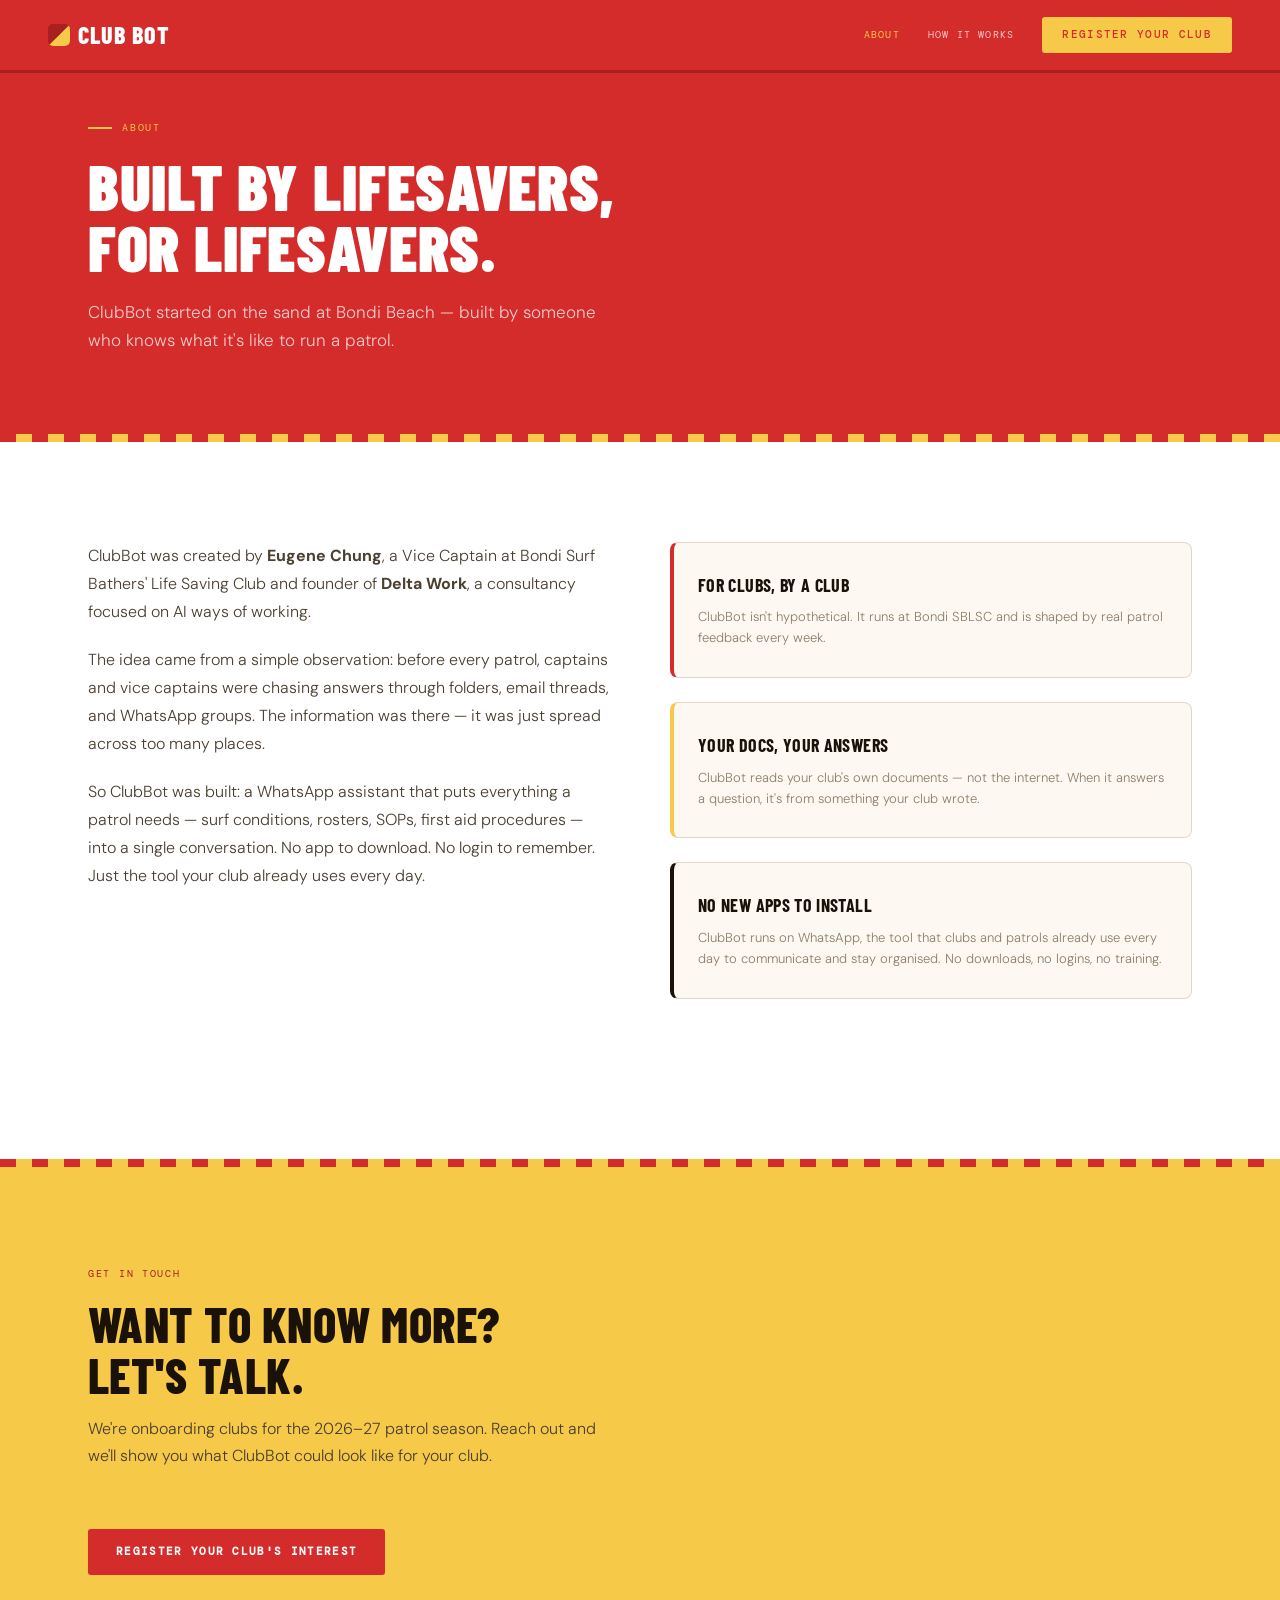
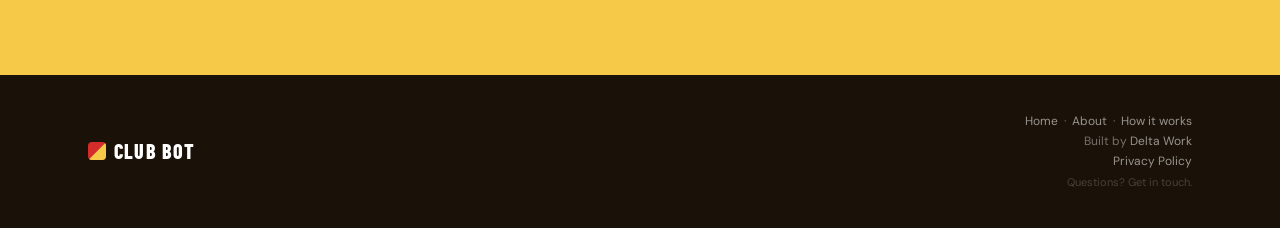
==== commit 55645d9c: "fix: update about page principle from 'Built on open AI' to 'No new apps to install'" ====
--- a/about.html
+++ b/about.html
@@ -69,8 +69,8 @@
           <div class="about-principle-body">ClubBot reads your club's own documents — not the internet. When it answers a question, it's from something your club wrote.</div>
         </div>
         <div class="about-principle">
-          <div class="about-principle-title">Built on open AI</div>
-          <div class="about-principle-body">Powered by Anthropic's Claude, the same technology trusted by enterprises. Your club's data stays yours — we don't train on your conversations.</div>
+          <div class="about-principle-title">No new apps to install</div>
+          <div class="about-principle-body">ClubBot runs on WhatsApp, the tool that clubs and patrols already use every day to communicate and stay organised. No downloads, no logins, no training.</div>
         </div>
       </div>
     </div>
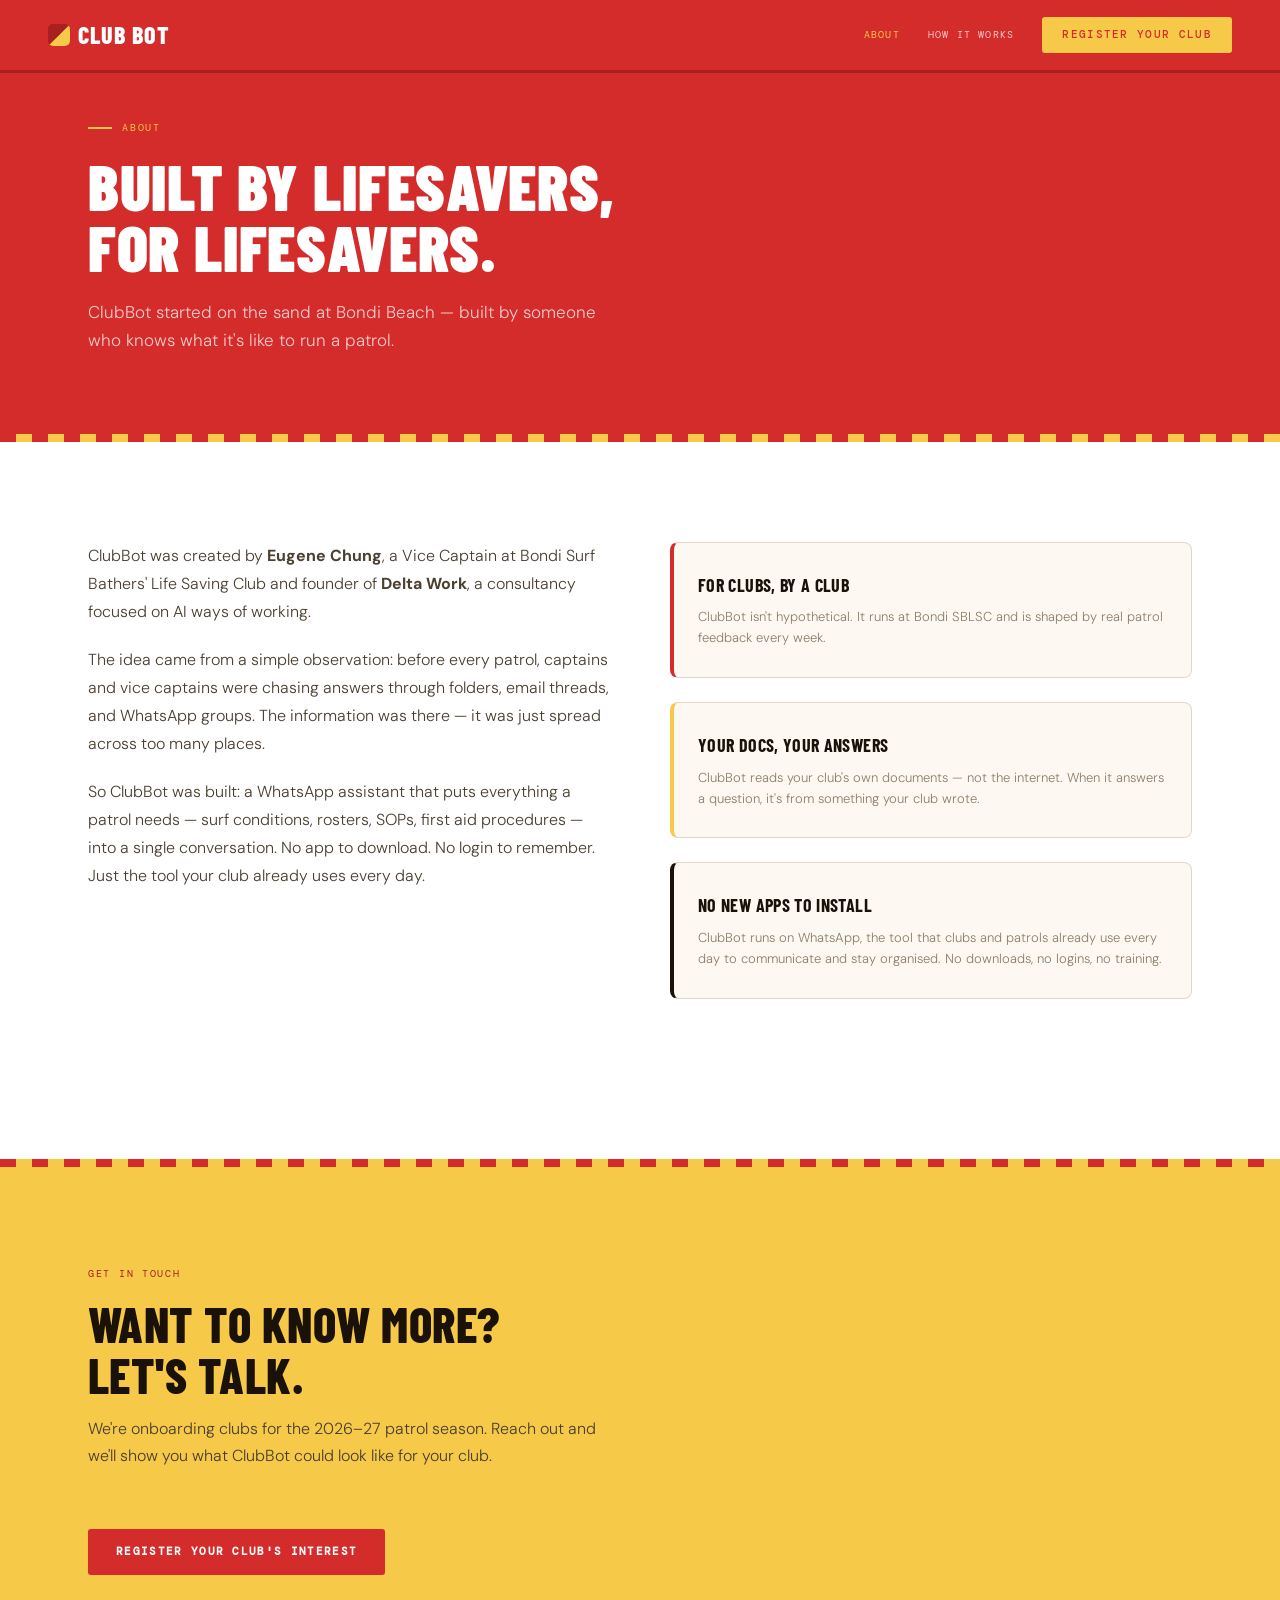
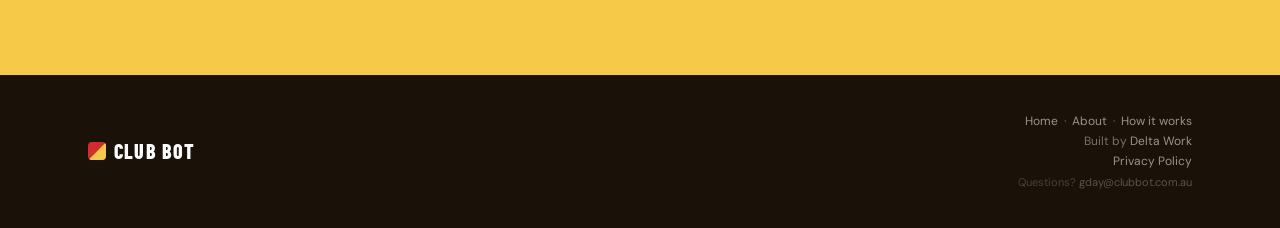
==== commit 3510952f: "feat: switch contact email to gday@clubbot.com.au" ====
--- a/about.html
+++ b/about.html
@@ -100,7 +100,7 @@
       <a href="/how-it-works">How it works</a><br>
       Built by <a href="https://deltawork.ai">Delta Work</a><br>
       <a href="/privacy">Privacy Policy</a><br>
-      <span style="font-size:11px; opacity:0.5;">Questions? Get in touch.</span>
+      <span style="font-size:11px; opacity:0.5;">Questions? <a href="mailto:gday@clubbot.com.au">gday@clubbot.com.au</a></span>
     </div>
   </footer>
 </div>
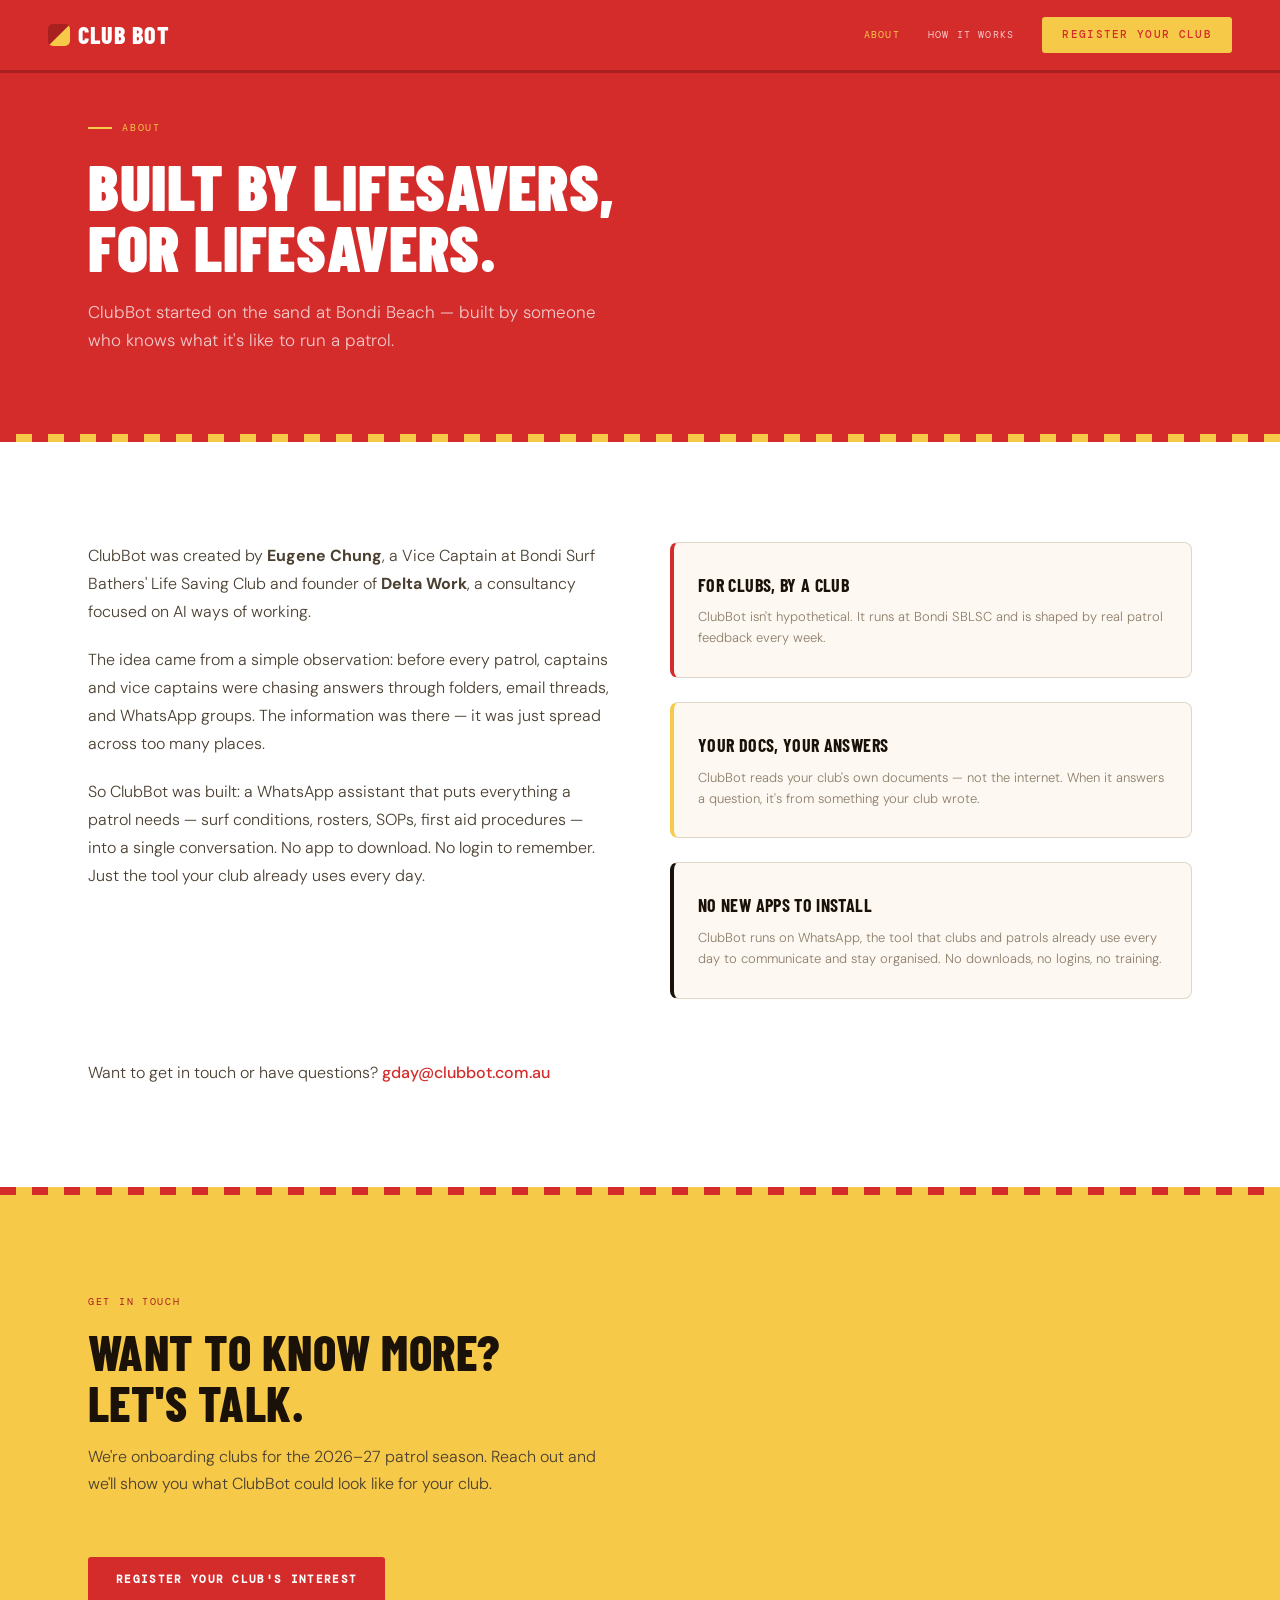
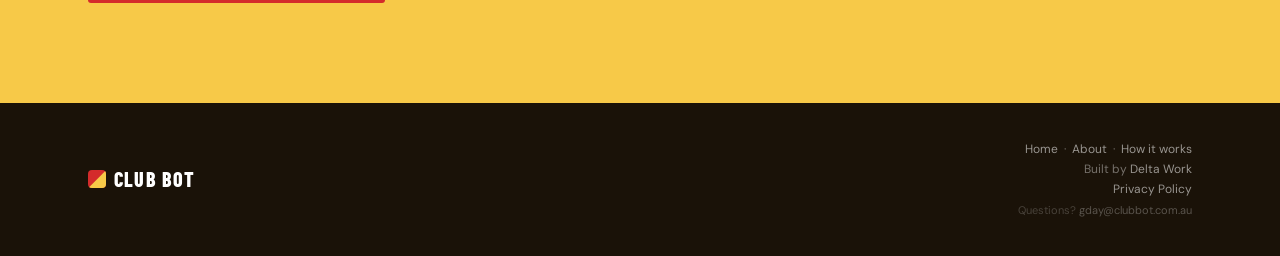
==== commit 32944c75: "feat: add contact line below About copy" ====
--- a/about.html
+++ b/about.html
@@ -74,6 +74,7 @@
         </div>
       </div>
     </div>
+    <p class="about-contact">Want to get in touch or have questions? <a href="mailto:gday@clubbot.com.au">gday@clubbot.com.au</a></p>
   </section>
 </div>
 
--- a/style.css
+++ b/style.css
@@ -439,6 +439,21 @@
   font-weight: 300;
 }
 
+.about-contact {
+  font-size: 16px;
+  line-height: 1.75;
+  color: var(--ink-mid);
+  font-weight: 300;
+}
+
+.about-contact a {
+  color: var(--red);
+  font-weight: 500;
+  text-decoration: none;
+}
+
+.about-contact a:hover { text-decoration: underline; }
+
 /* ── HOW IT WORKS PAGE ─────────────────────────── */
 .how-deep {
   display: flex;
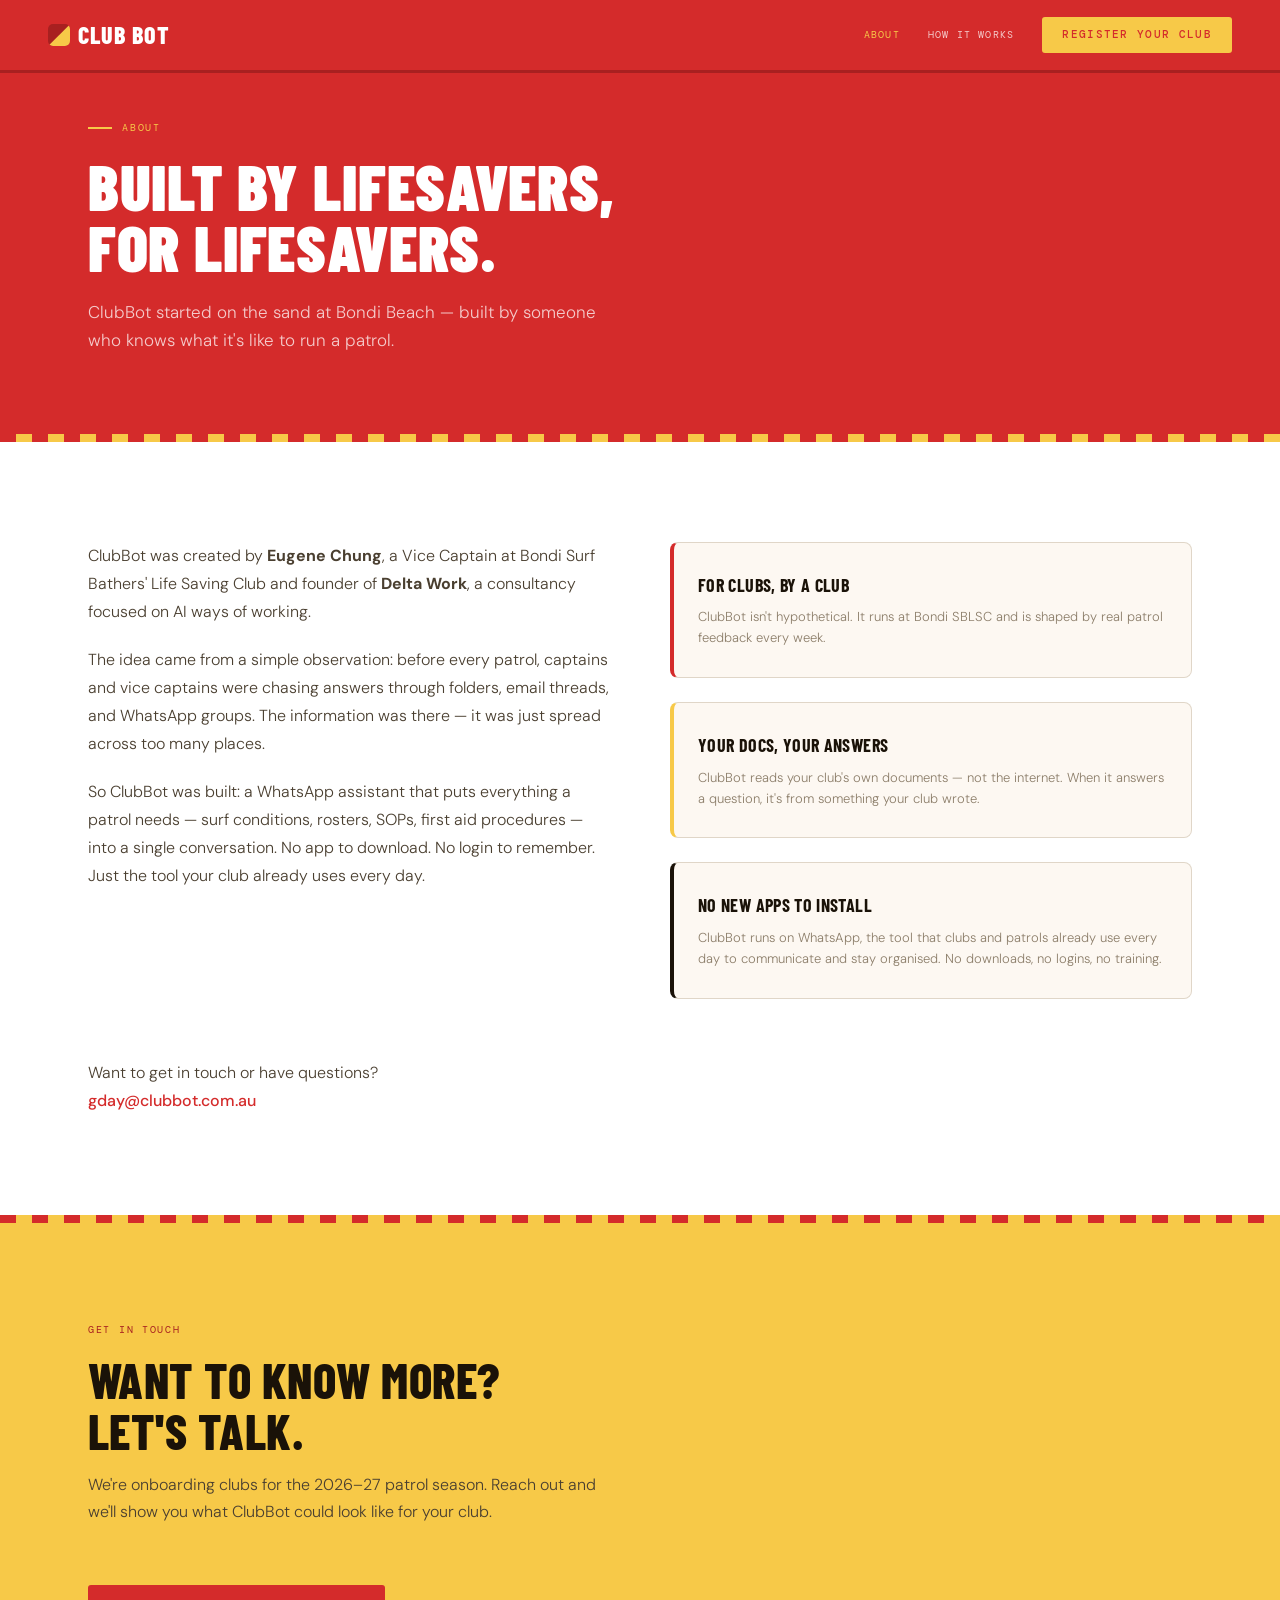
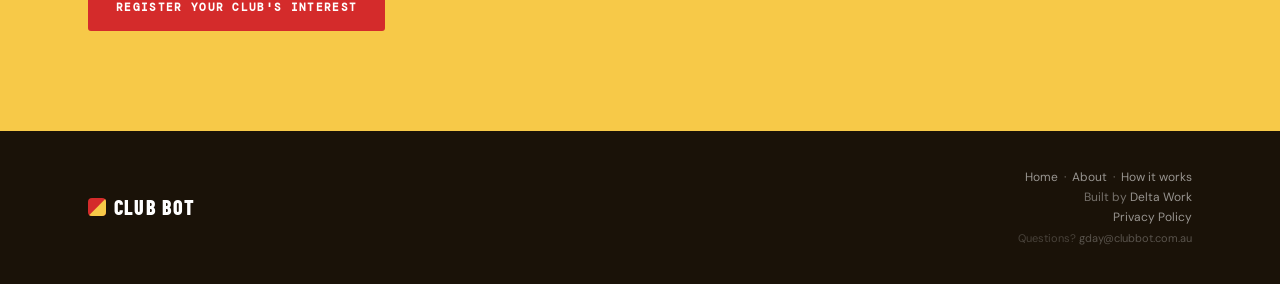
==== commit acb11131: "style: move contact email to its own line on About page" ====
--- a/about.html
+++ b/about.html
@@ -74,7 +74,7 @@
         </div>
       </div>
     </div>
-    <p class="about-contact">Want to get in touch or have questions? <a href="mailto:gday@clubbot.com.au">gday@clubbot.com.au</a></p>
+    <p class="about-contact">Want to get in touch or have questions?<br><a href="mailto:gday@clubbot.com.au">gday@clubbot.com.au</a></p>
   </section>
 </div>
 
